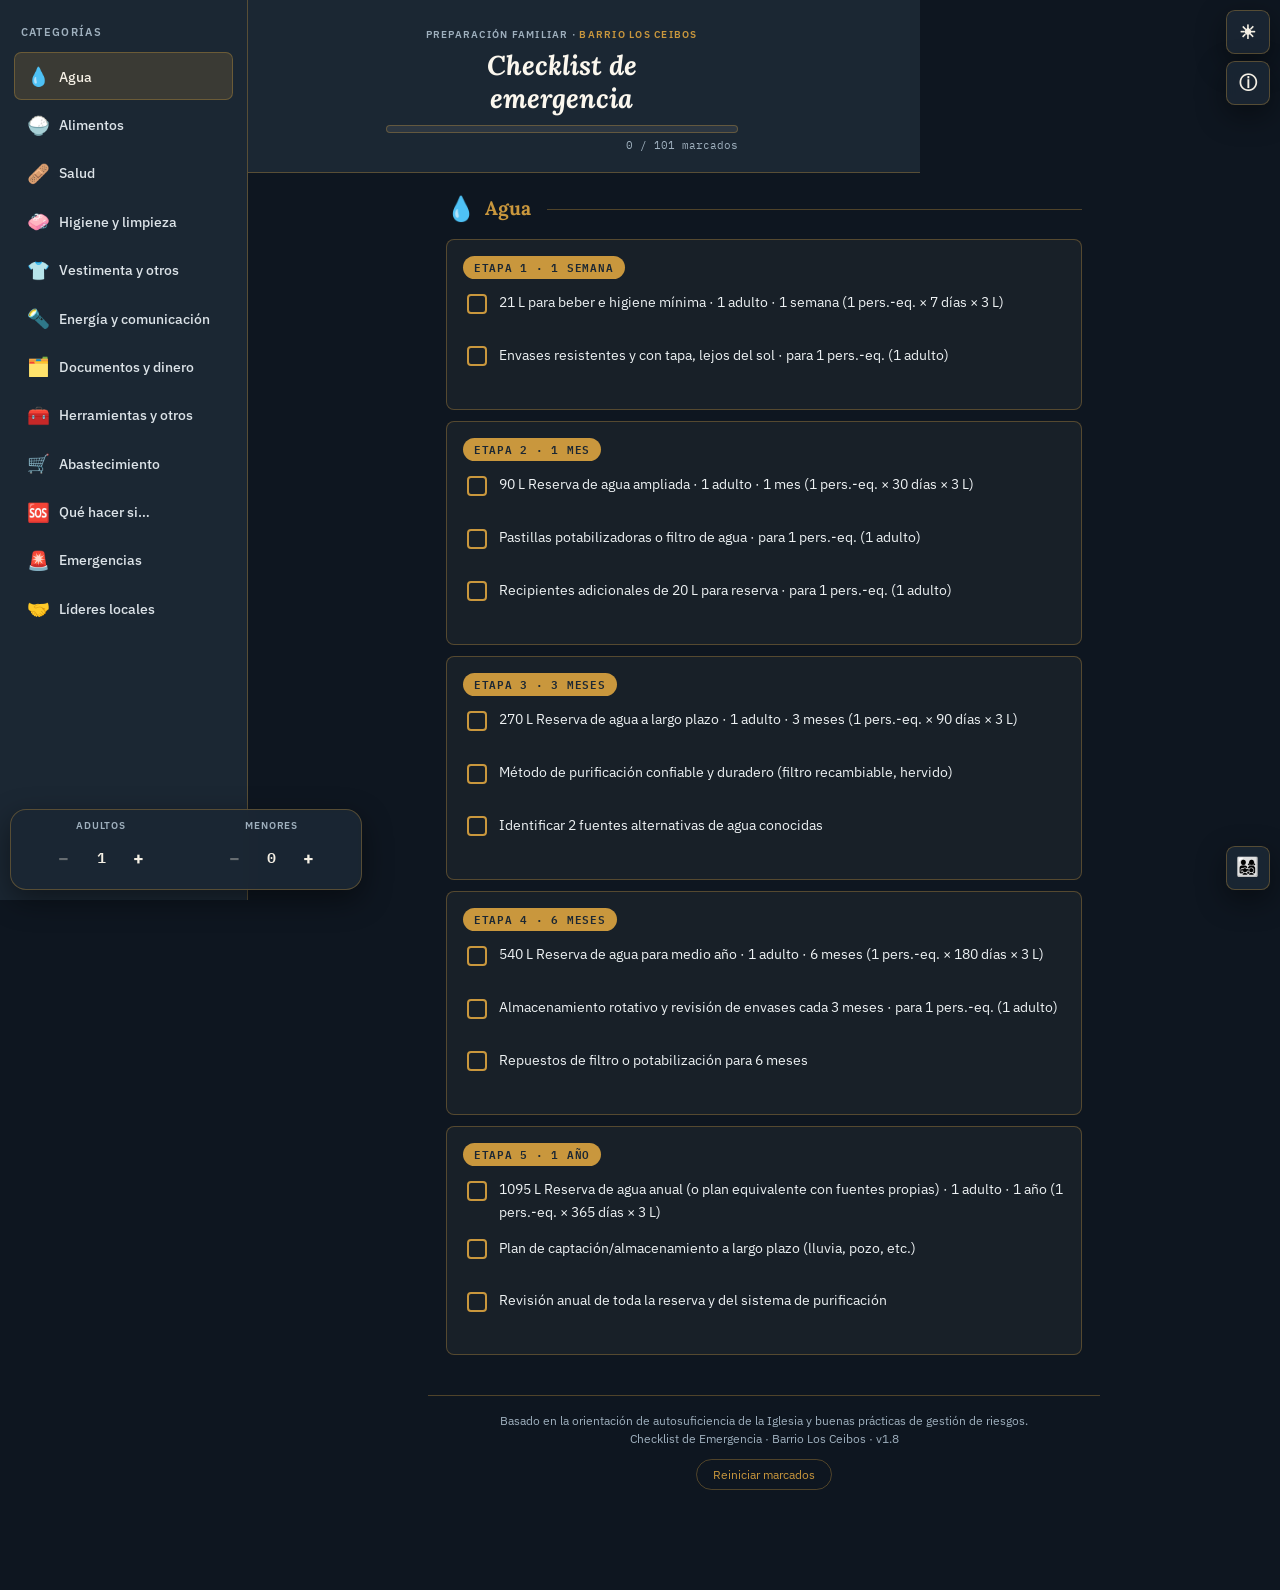
==== force-refresh.html @ e7632a6b "feat: PWA v1.8 con guías, contactos, hogar y pulido Amplía el checklist con secciones de salud/higie" ====
<!DOCTYPE html>
<html lang="es">
<head>
<meta charset="UTF-8">
<meta name="viewport" content="width=device-width, initial-scale=1">
<meta http-equiv="Cache-Control" content="no-cache, no-store, must-revalidate">
<title>Actualizar app — Checklist</title>
<style>
  body{font-family:system-ui,sans-serif;background:#0E1620;color:#F3EEE4;display:flex;min-height:100vh;align-items:center;justify-content:center;margin:0;padding:1.5rem;text-align:center}
  p{max-width:22rem;line-height:1.45}
  .ok{color:#C9A227}
</style>
</head>
<body>
<p id="msg">Limpiando caché y actualizando…</p>
<script>
(async function () {
  var msg = document.getElementById("msg");
  try {
    if ("serviceWorker" in navigator) {
      var regs = await navigator.serviceWorker.getRegistrations();
      await Promise.all(regs.map(function (r) { return r.unregister(); }));
    }
    if ("caches" in window) {
      var keys = await caches.keys();
      await Promise.all(keys.map(function (k) { return caches.delete(k); }));
    }
    msg.innerHTML = 'Listo. Abriendo la app actualizada…<br><span class="ok">v1.8</span>';
  } catch (e) {
    msg.textContent = "Limpieza parcial. Redirigiendo…";
  }
  setTimeout(function () {
    window.location.replace("./index.html?v=32&t=" + Date.now());
  }, 700);
})();
</script>
</body>
</html>
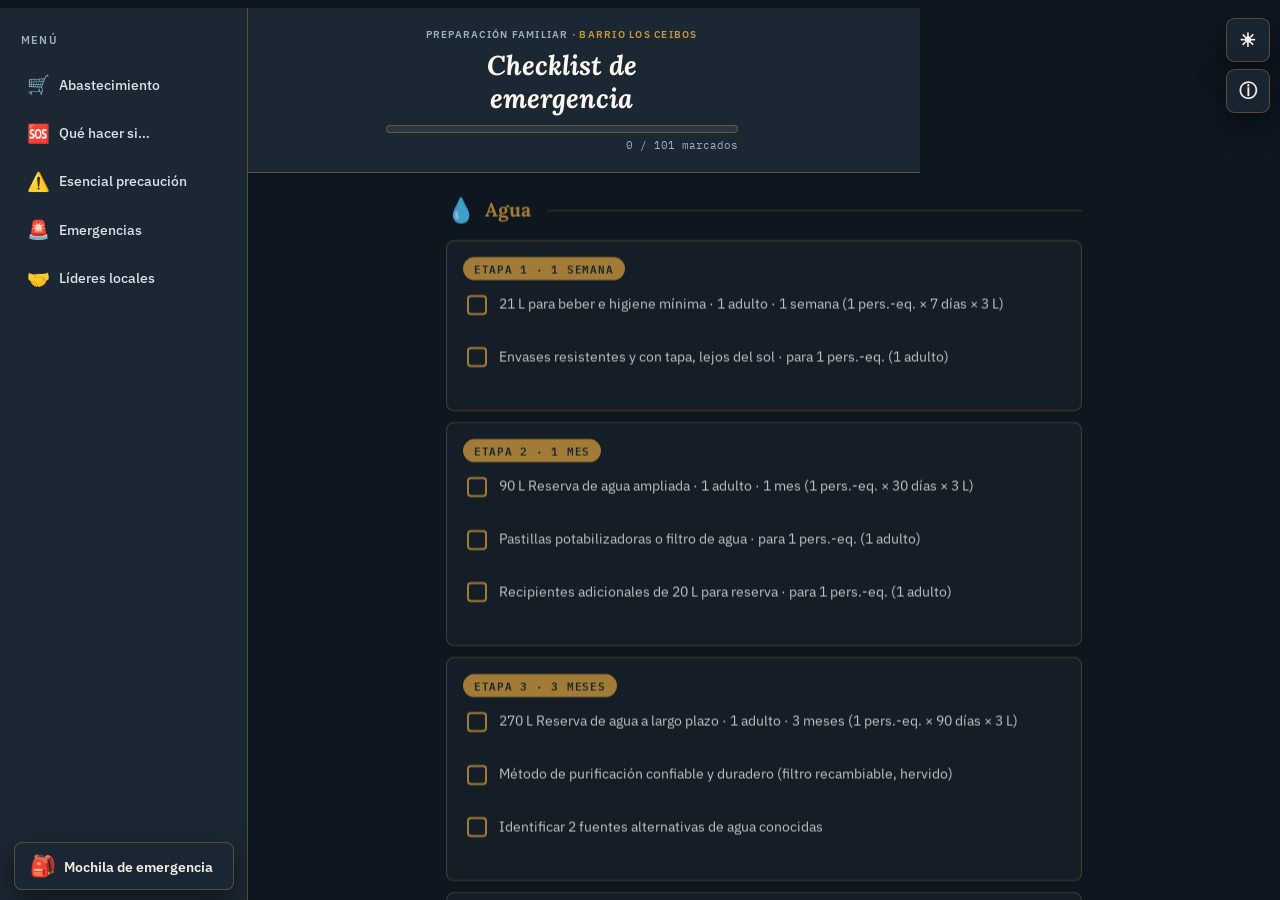
==== commit 8a6d616b: "Corregir versiones de cache y force-refresh a v39/v1.11 - Actualizar force-refresh.html con versión " ====
--- a/force-refresh.html
+++ b/force-refresh.html
@@ -1,4 +1,4 @@
-<!DOCTYPE html>
+﻿<!DOCTYPE html>
 <html lang="es">
 <head>
 <meta charset="UTF-8">
@@ -25,12 +25,12 @@
       var keys = await caches.keys();
       await Promise.all(keys.map(function (k) { return caches.delete(k); }));
     }
-    msg.innerHTML = 'Listo. Abriendo la app actualizada…<br><span class="ok">v1.8</span>';
+    msg.innerHTML = 'Listo. Abriendo la app actualizada…<br><span class="ok">v1.11</span>';
   } catch (e) {
     msg.textContent = "Limpieza parcial. Redirigiendo…";
   }
   setTimeout(function () {
-    window.location.replace("./index.html?v=32&t=" + Date.now());
+    window.location.replace("./index.html?v=39&t=" + Date.now());
   }, 700);
 })();
 </script>
